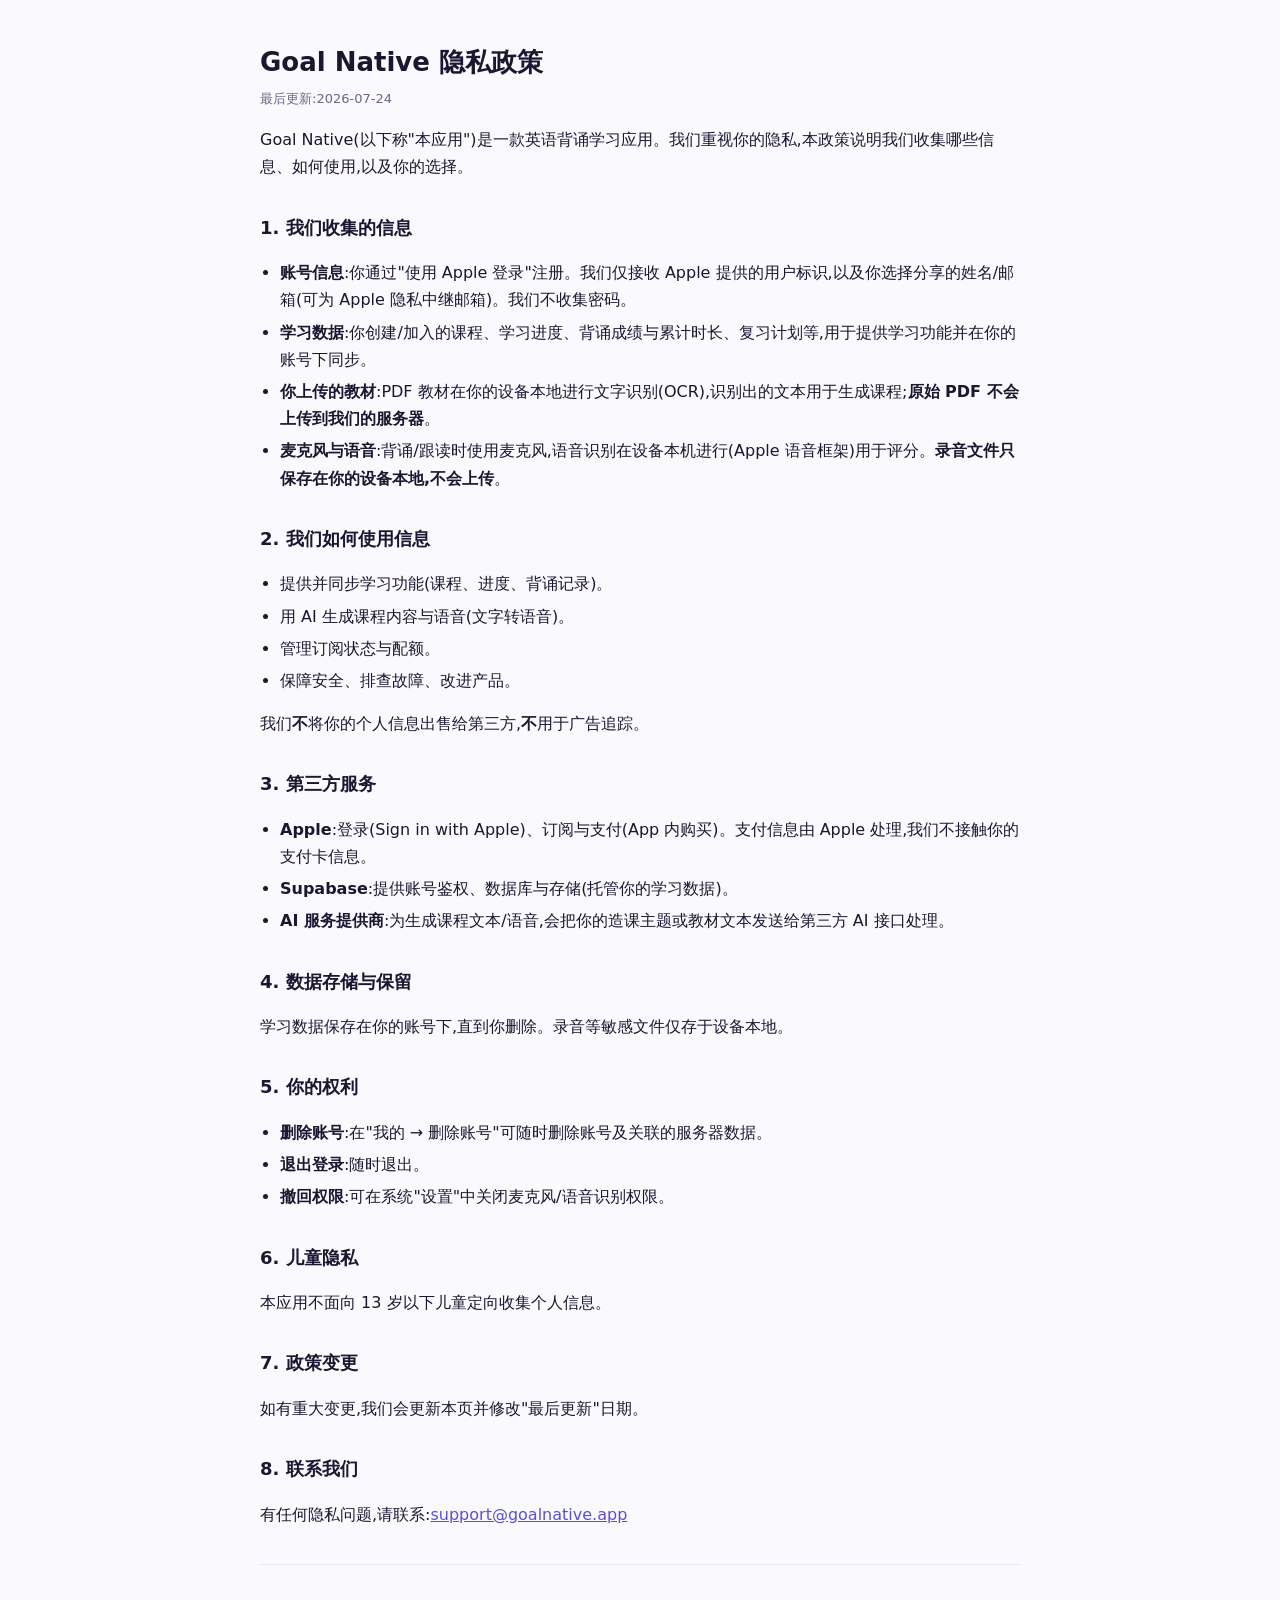
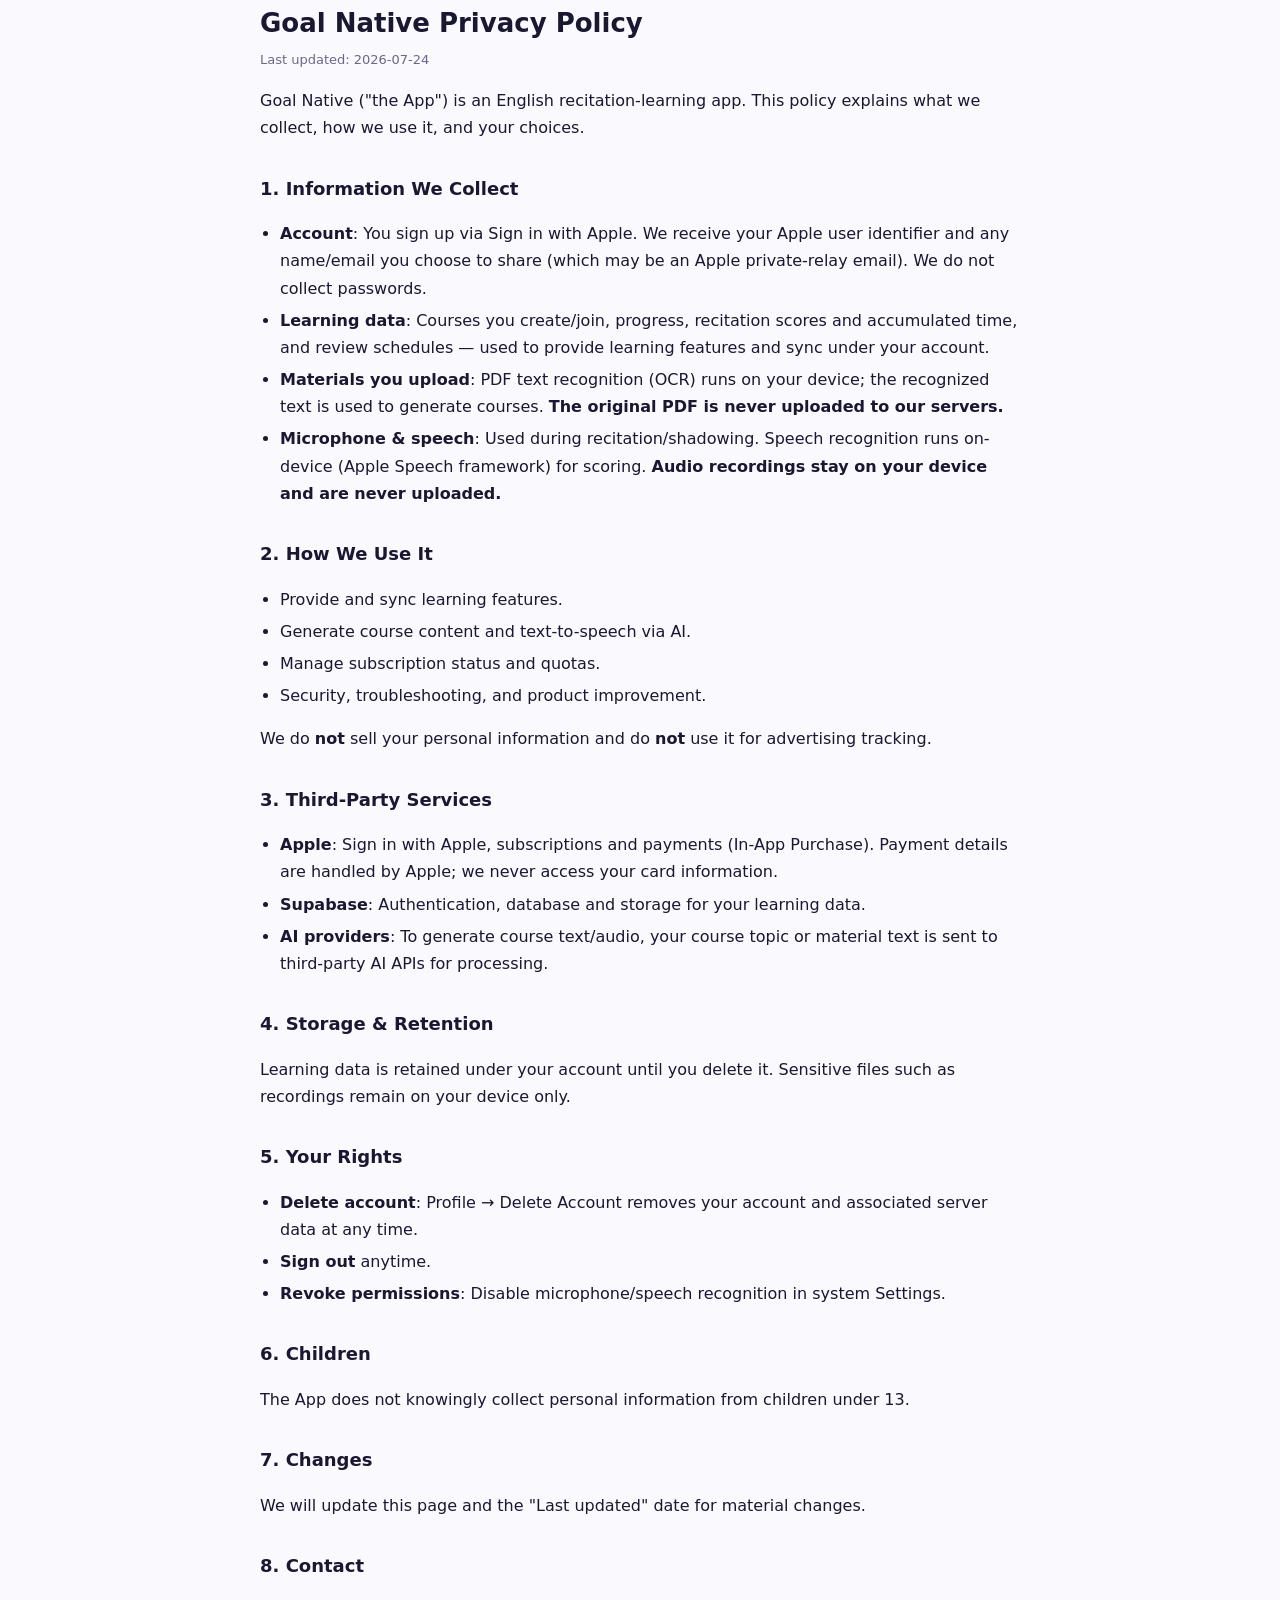
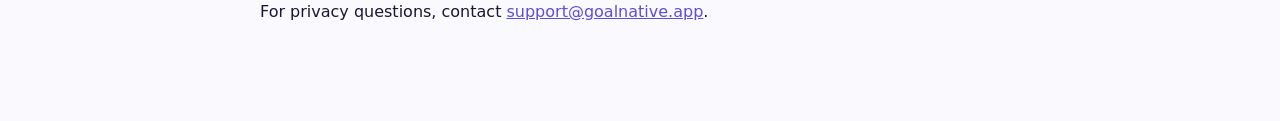
==== privacy.html @ e7d35061 "Add Goal Native privacy policy + support pages privacy.html / support.html / index.html — for App St" ====
<!doctype html>
<html lang="zh-CN">
<head>
<meta charset="utf-8">
<meta name="viewport" content="width=device-width, initial-scale=1">
<title>Goal Native 隐私政策 / Privacy Policy</title>
<style>
  :root{color-scheme:light dark}
  body{margin:0;font-family:-apple-system,system-ui,"PingFang SC","Microsoft YaHei",sans-serif;
    line-height:1.7;color:#1a1730;background:#faf9fe;-webkit-text-size-adjust:100%}
  @media (prefers-color-scheme:dark){body{color:#e8e6f2;background:#141220}}
  .wrap{max-width:760px;margin:0 auto;padding:40px 22px 80px}
  h1{font-size:26px;margin:0 0 4px} h2{font-size:18px;margin:32px 0 8px}
  .sub{color:#6c6786;font-size:13px;margin-bottom:8px}
  hr{border:0;border-top:1px solid #e9e5f4;margin:36px 0}
  @media (prefers-color-scheme:dark){hr{border-top-color:#2a2740}.sub{color:#9a95b5}}
  ul{padding-left:20px} li{margin:5px 0} code{font-size:13px}
  a{color:#5b4fd6}
</style>
</head>
<body><div class="wrap">

<h1>Goal Native 隐私政策</h1>
<div class="sub">最后更新:2026-07-24</div>
<p>Goal Native(以下称"本应用")是一款英语背诵学习应用。我们重视你的隐私,本政策说明我们收集哪些信息、如何使用,以及你的选择。</p>

<h2>1. 我们收集的信息</h2>
<ul>
<li><b>账号信息</b>:你通过"使用 Apple 登录"注册。我们仅接收 Apple 提供的用户标识,以及你选择分享的姓名/邮箱(可为 Apple 隐私中继邮箱)。我们不收集密码。</li>
<li><b>学习数据</b>:你创建/加入的课程、学习进度、背诵成绩与累计时长、复习计划等,用于提供学习功能并在你的账号下同步。</li>
<li><b>你上传的教材</b>:PDF 教材在你的设备本地进行文字识别(OCR),识别出的文本用于生成课程;<b>原始 PDF 不会上传到我们的服务器</b>。</li>
<li><b>麦克风与语音</b>:背诵/跟读时使用麦克风,语音识别在设备本机进行(Apple 语音框架)用于评分。<b>录音文件只保存在你的设备本地,不会上传</b>。</li>
</ul>

<h2>2. 我们如何使用信息</h2>
<ul>
<li>提供并同步学习功能(课程、进度、背诵记录)。</li>
<li>用 AI 生成课程内容与语音(文字转语音)。</li>
<li>管理订阅状态与配额。</li>
<li>保障安全、排查故障、改进产品。</li>
</ul>
<p>我们<b>不</b>将你的个人信息出售给第三方,<b>不</b>用于广告追踪。</p>

<h2>3. 第三方服务</h2>
<ul>
<li><b>Apple</b>:登录(Sign in with Apple)、订阅与支付(App 内购买)。支付信息由 Apple 处理,我们不接触你的支付卡信息。</li>
<li><b>Supabase</b>:提供账号鉴权、数据库与存储(托管你的学习数据)。</li>
<li><b>AI 服务提供商</b>:为生成课程文本/语音,会把你的造课主题或教材文本发送给第三方 AI 接口处理。</li>
</ul>

<h2>4. 数据存储与保留</h2>
<p>学习数据保存在你的账号下,直到你删除。录音等敏感文件仅存于设备本地。</p>

<h2>5. 你的权利</h2>
<ul>
<li><b>删除账号</b>:在"我的 → 删除账号"可随时删除账号及关联的服务器数据。</li>
<li><b>退出登录</b>:随时退出。</li>
<li><b>撤回权限</b>:可在系统"设置"中关闭麦克风/语音识别权限。</li>
</ul>

<h2>6. 儿童隐私</h2>
<p>本应用不面向 13 岁以下儿童定向收集个人信息。</p>

<h2>7. 政策变更</h2>
<p>如有重大变更,我们会更新本页并修改"最后更新"日期。</p>

<h2>8. 联系我们</h2>
<p>有任何隐私问题,请联系:<a href="mailto:support@goalnative.app">support@goalnative.app</a></p>

<hr>

<h1>Goal Native Privacy Policy</h1>
<div class="sub">Last updated: 2026-07-24</div>
<p>Goal Native ("the App") is an English recitation-learning app. This policy explains what we collect, how we use it, and your choices.</p>

<h2>1. Information We Collect</h2>
<ul>
<li><b>Account</b>: You sign up via Sign in with Apple. We receive your Apple user identifier and any name/email you choose to share (which may be an Apple private-relay email). We do not collect passwords.</li>
<li><b>Learning data</b>: Courses you create/join, progress, recitation scores and accumulated time, and review schedules — used to provide learning features and sync under your account.</li>
<li><b>Materials you upload</b>: PDF text recognition (OCR) runs on your device; the recognized text is used to generate courses. <b>The original PDF is never uploaded to our servers.</b></li>
<li><b>Microphone & speech</b>: Used during recitation/shadowing. Speech recognition runs on-device (Apple Speech framework) for scoring. <b>Audio recordings stay on your device and are never uploaded.</b></li>
</ul>

<h2>2. How We Use It</h2>
<ul>
<li>Provide and sync learning features.</li>
<li>Generate course content and text-to-speech via AI.</li>
<li>Manage subscription status and quotas.</li>
<li>Security, troubleshooting, and product improvement.</li>
</ul>
<p>We do <b>not</b> sell your personal information and do <b>not</b> use it for advertising tracking.</p>

<h2>3. Third-Party Services</h2>
<ul>
<li><b>Apple</b>: Sign in with Apple, subscriptions and payments (In-App Purchase). Payment details are handled by Apple; we never access your card information.</li>
<li><b>Supabase</b>: Authentication, database and storage for your learning data.</li>
<li><b>AI providers</b>: To generate course text/audio, your course topic or material text is sent to third-party AI APIs for processing.</li>
</ul>

<h2>4. Storage & Retention</h2>
<p>Learning data is retained under your account until you delete it. Sensitive files such as recordings remain on your device only.</p>

<h2>5. Your Rights</h2>
<ul>
<li><b>Delete account</b>: Profile → Delete Account removes your account and associated server data at any time.</li>
<li><b>Sign out</b> anytime.</li>
<li><b>Revoke permissions</b>: Disable microphone/speech recognition in system Settings.</li>
</ul>

<h2>6. Children</h2>
<p>The App does not knowingly collect personal information from children under 13.</p>

<h2>7. Changes</h2>
<p>We will update this page and the "Last updated" date for material changes.</p>

<h2>8. Contact</h2>
<p>For privacy questions, contact <a href="mailto:support@goalnative.app">support@goalnative.app</a>.</p>

</div></body></html>
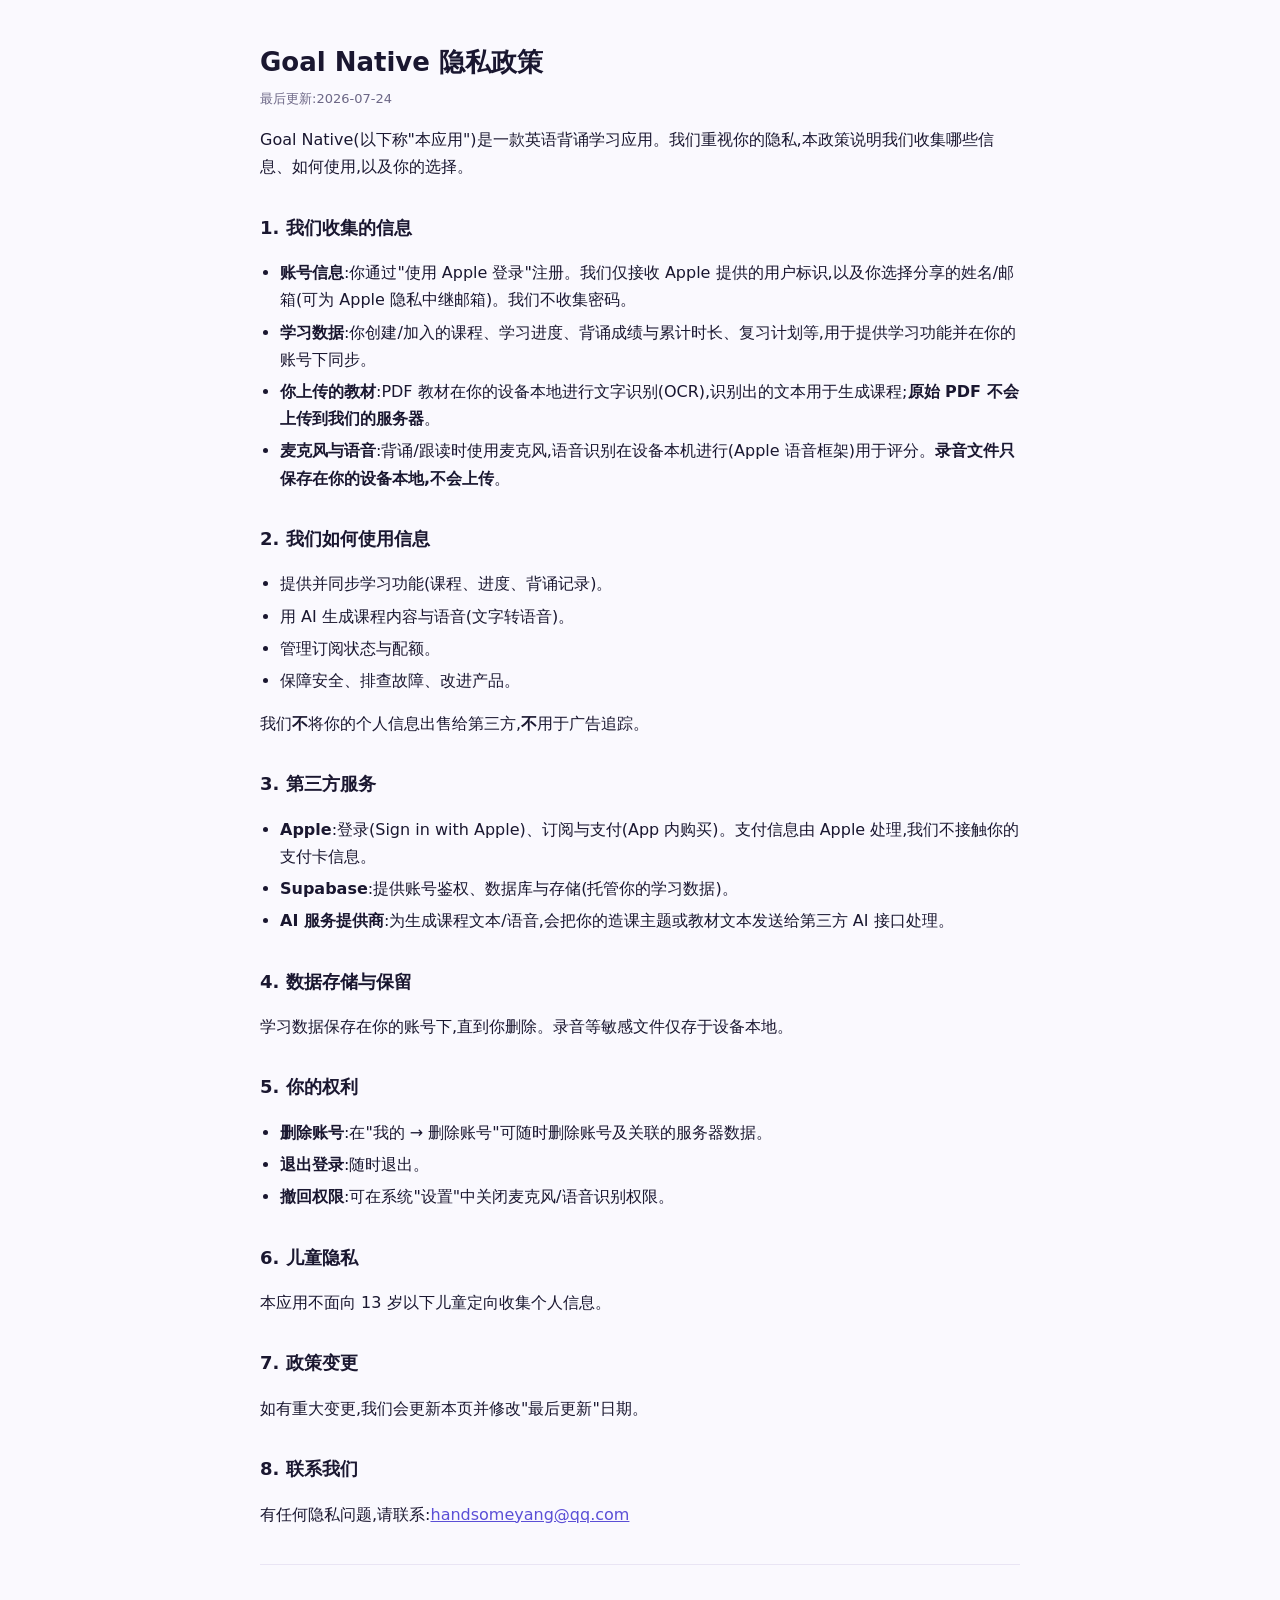
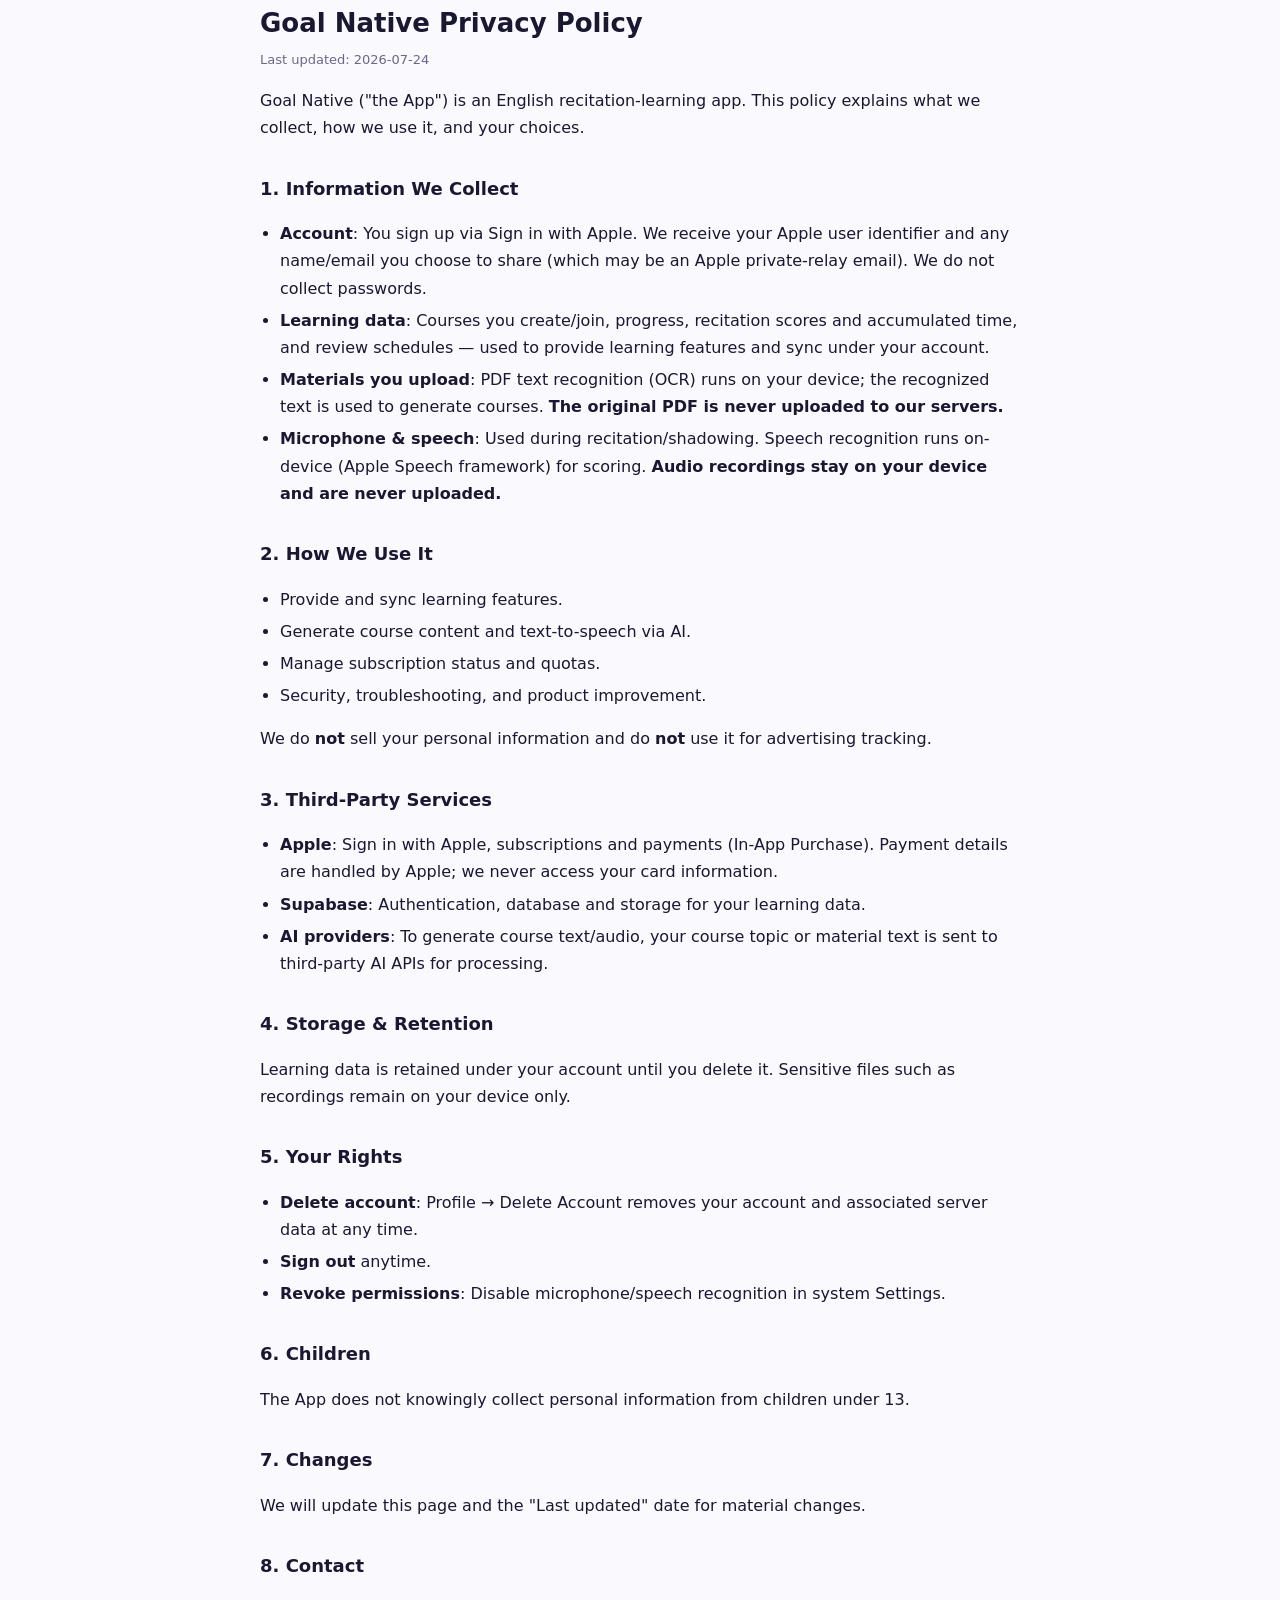
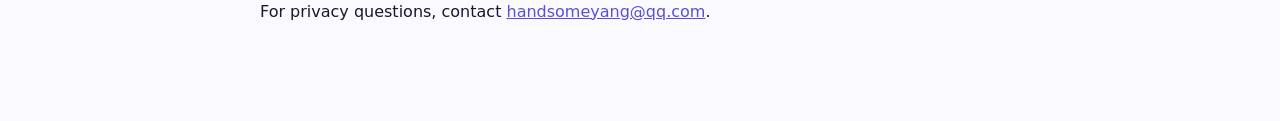
==== commit f1d844a4: "Set contact email to handsomeyang@qq.com Co-Authored-By: Claude Opus 4.8 <noreply@anthropic.com>" ====
--- a/privacy.html
+++ b/privacy.html
@@ -65,7 +65,7 @@
 <p>如有重大变更,我们会更新本页并修改"最后更新"日期。</p>
 
 <h2>8. 联系我们</h2>
-<p>有任何隐私问题,请联系:<a href="mailto:support@goalnative.app">support@goalnative.app</a></p>
+<p>有任何隐私问题,请联系:<a href="mailto:handsomeyang@qq.com">handsomeyang@qq.com</a></p>
 
 <hr>
 
@@ -114,6 +114,6 @@
 <p>We will update this page and the "Last updated" date for material changes.</p>
 
 <h2>8. Contact</h2>
-<p>For privacy questions, contact <a href="mailto:support@goalnative.app">support@goalnative.app</a>.</p>
+<p>For privacy questions, contact <a href="mailto:handsomeyang@qq.com">handsomeyang@qq.com</a>.</p>
 
 </div></body></html>
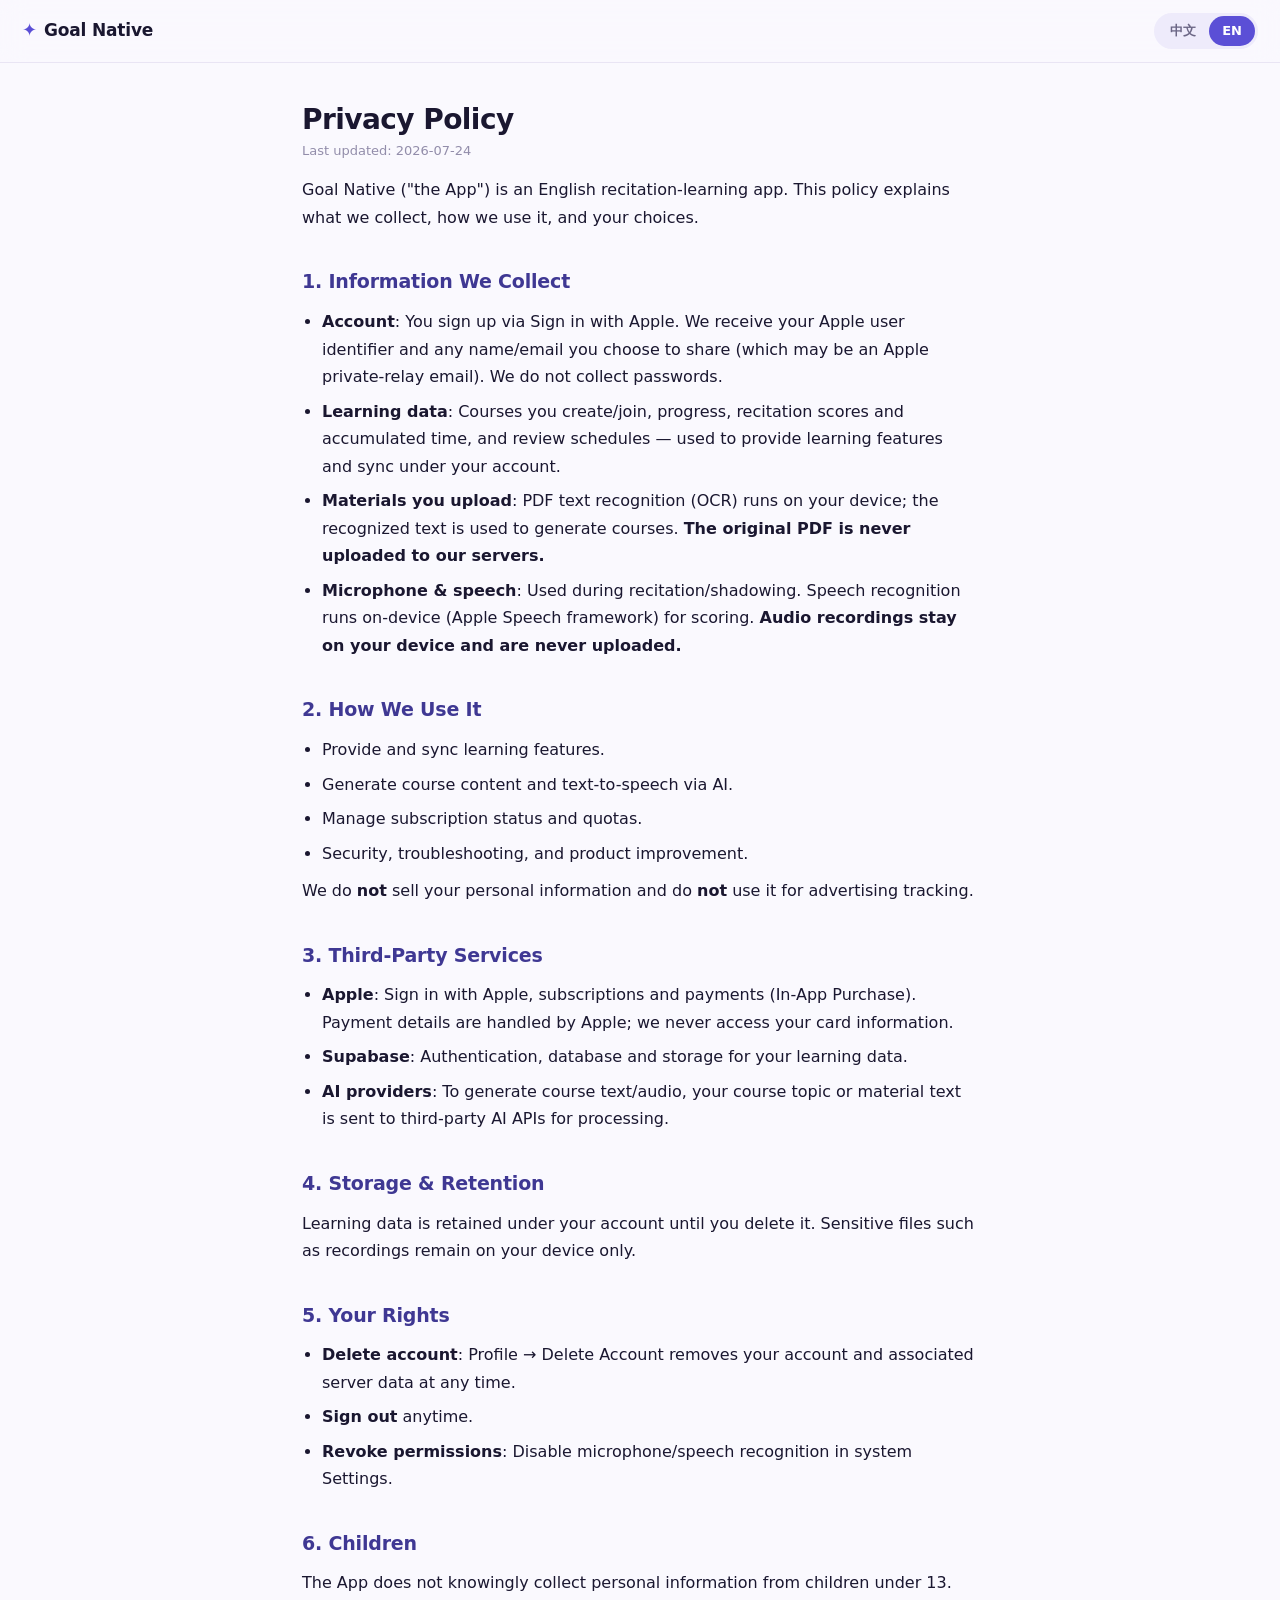
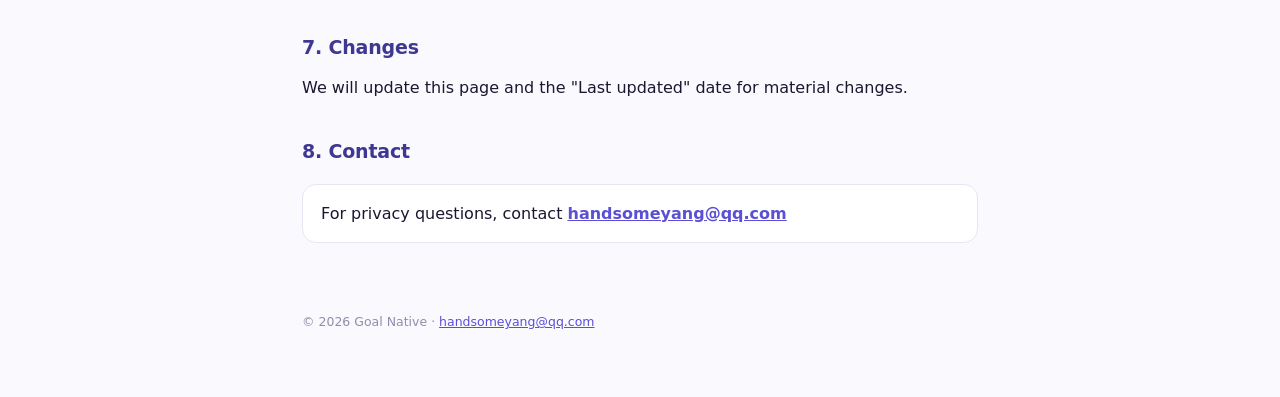
==== commit 3ab2dee5: "Redesign legal site: branded layout + EN/中文 language toggle - shared style.css (Goal Native brand, l" ====
--- a/privacy.html
+++ b/privacy.html
@@ -1,119 +1,121 @@
 <!doctype html>
-<html lang="zh-CN">
+<html lang="en">
 <head>
 <meta charset="utf-8">
 <meta name="viewport" content="width=device-width, initial-scale=1">
-<title>Goal Native 隐私政策 / Privacy Policy</title>
-<style>
-  :root{color-scheme:light dark}
-  body{margin:0;font-family:-apple-system,system-ui,"PingFang SC","Microsoft YaHei",sans-serif;
-    line-height:1.7;color:#1a1730;background:#faf9fe;-webkit-text-size-adjust:100%}
-  @media (prefers-color-scheme:dark){body{color:#e8e6f2;background:#141220}}
-  .wrap{max-width:760px;margin:0 auto;padding:40px 22px 80px}
-  h1{font-size:26px;margin:0 0 4px} h2{font-size:18px;margin:32px 0 8px}
-  .sub{color:#6c6786;font-size:13px;margin-bottom:8px}
-  hr{border:0;border-top:1px solid #e9e5f4;margin:36px 0}
-  @media (prefers-color-scheme:dark){hr{border-top-color:#2a2740}.sub{color:#9a95b5}}
-  ul{padding-left:20px} li{margin:5px 0} code{font-size:13px}
-  a{color:#5b4fd6}
-</style>
+<title>Goal Native · Privacy Policy</title>
+<link rel="stylesheet" href="style.css">
+<script>(function(){var s;try{s=localStorage.getItem('gn_lang');}catch(e){}var l=s||((navigator.language||'').toLowerCase().indexOf('zh')===0?'zh':'en');document.documentElement.className='lang-'+l;})();</script>
 </head>
-<body><div class="wrap">
+<body>
+<header class="nav">
+  <a class="brand" href="index.html"><span class="mark">✦</span> Goal Native</a>
+  <div class="langtoggle"><button data-lang="zh">中文</button><button data-lang="en">EN</button></div>
+</header>
 
-<h1>Goal Native 隐私政策</h1>
-<div class="sub">最后更新:2026-07-24</div>
-<p>Goal Native(以下称"本应用")是一款英语背诵学习应用。我们重视你的隐私,本政策说明我们收集哪些信息、如何使用,以及你的选择。</p>
+<main class="wrap">
+  <!-- 中文 -->
+  <div class="zh">
+    <h1>隐私政策</h1>
+    <div class="sub">最后更新:2026-07-24</div>
+    <p>Goal Native(以下称"本应用")是一款英语背诵学习应用。我们重视你的隐私,本政策说明我们收集哪些信息、如何使用,以及你的选择。</p>
 
-<h2>1. 我们收集的信息</h2>
-<ul>
-<li><b>账号信息</b>:你通过"使用 Apple 登录"注册。我们仅接收 Apple 提供的用户标识,以及你选择分享的姓名/邮箱(可为 Apple 隐私中继邮箱)。我们不收集密码。</li>
-<li><b>学习数据</b>:你创建/加入的课程、学习进度、背诵成绩与累计时长、复习计划等,用于提供学习功能并在你的账号下同步。</li>
-<li><b>你上传的教材</b>:PDF 教材在你的设备本地进行文字识别(OCR),识别出的文本用于生成课程;<b>原始 PDF 不会上传到我们的服务器</b>。</li>
-<li><b>麦克风与语音</b>:背诵/跟读时使用麦克风,语音识别在设备本机进行(Apple 语音框架)用于评分。<b>录音文件只保存在你的设备本地,不会上传</b>。</li>
-</ul>
+    <h2>1. 我们收集的信息</h2>
+    <ul>
+    <li><b>账号信息</b>:你通过"使用 Apple 登录"注册。我们仅接收 Apple 提供的用户标识,以及你选择分享的姓名/邮箱(可为 Apple 隐私中继邮箱)。我们不收集密码。</li>
+    <li><b>学习数据</b>:你创建/加入的课程、学习进度、背诵成绩与累计时长、复习计划等,用于提供学习功能并在你的账号下同步。</li>
+    <li><b>你上传的教材</b>:PDF 教材在你的设备本地进行文字识别(OCR),识别出的文本用于生成课程;<b>原始 PDF 不会上传到我们的服务器</b>。</li>
+    <li><b>麦克风与语音</b>:背诵/跟读时使用麦克风,语音识别在设备本机进行(Apple 语音框架)用于评分。<b>录音文件只保存在你的设备本地,不会上传</b>。</li>
+    </ul>
 
-<h2>2. 我们如何使用信息</h2>
-<ul>
-<li>提供并同步学习功能(课程、进度、背诵记录)。</li>
-<li>用 AI 生成课程内容与语音(文字转语音)。</li>
-<li>管理订阅状态与配额。</li>
-<li>保障安全、排查故障、改进产品。</li>
-</ul>
-<p>我们<b>不</b>将你的个人信息出售给第三方,<b>不</b>用于广告追踪。</p>
+    <h2>2. 我们如何使用信息</h2>
+    <ul>
+    <li>提供并同步学习功能(课程、进度、背诵记录)。</li>
+    <li>用 AI 生成课程内容与语音(文字转语音)。</li>
+    <li>管理订阅状态与配额。</li>
+    <li>保障安全、排查故障、改进产品。</li>
+    </ul>
+    <p>我们<b>不</b>将你的个人信息出售给第三方,<b>不</b>用于广告追踪。</p>
 
-<h2>3. 第三方服务</h2>
-<ul>
-<li><b>Apple</b>:登录(Sign in with Apple)、订阅与支付(App 内购买)。支付信息由 Apple 处理,我们不接触你的支付卡信息。</li>
-<li><b>Supabase</b>:提供账号鉴权、数据库与存储(托管你的学习数据)。</li>
-<li><b>AI 服务提供商</b>:为生成课程文本/语音,会把你的造课主题或教材文本发送给第三方 AI 接口处理。</li>
-</ul>
+    <h2>3. 第三方服务</h2>
+    <ul>
+    <li><b>Apple</b>:登录(Sign in with Apple)、订阅与支付(App 内购买)。支付信息由 Apple 处理,我们不接触你的支付卡信息。</li>
+    <li><b>Supabase</b>:提供账号鉴权、数据库与存储(托管你的学习数据)。</li>
+    <li><b>AI 服务提供商</b>:为生成课程文本/语音,会把你的造课主题或教材文本发送给第三方 AI 接口处理。</li>
+    </ul>
 
-<h2>4. 数据存储与保留</h2>
-<p>学习数据保存在你的账号下,直到你删除。录音等敏感文件仅存于设备本地。</p>
+    <h2>4. 数据存储与保留</h2>
+    <p>学习数据保存在你的账号下,直到你删除。录音等敏感文件仅存于设备本地。</p>
 
-<h2>5. 你的权利</h2>
-<ul>
-<li><b>删除账号</b>:在"我的 → 删除账号"可随时删除账号及关联的服务器数据。</li>
-<li><b>退出登录</b>:随时退出。</li>
-<li><b>撤回权限</b>:可在系统"设置"中关闭麦克风/语音识别权限。</li>
-</ul>
+    <h2>5. 你的权利</h2>
+    <ul>
+    <li><b>删除账号</b>:在"我的 → 删除账号"可随时删除账号及关联的服务器数据。</li>
+    <li><b>退出登录</b>:随时退出。</li>
+    <li><b>撤回权限</b>:可在系统"设置"中关闭麦克风/语音识别权限。</li>
+    </ul>
 
-<h2>6. 儿童隐私</h2>
-<p>本应用不面向 13 岁以下儿童定向收集个人信息。</p>
+    <h2>6. 儿童隐私</h2>
+    <p>本应用不面向 13 岁以下儿童定向收集个人信息。</p>
 
-<h2>7. 政策变更</h2>
-<p>如有重大变更,我们会更新本页并修改"最后更新"日期。</p>
+    <h2>7. 政策变更</h2>
+    <p>如有重大变更,我们会更新本页并修改"最后更新"日期。</p>
 
-<h2>8. 联系我们</h2>
-<p>有任何隐私问题,请联系:<a href="mailto:handsomeyang@qq.com">handsomeyang@qq.com</a></p>
+    <h2>8. 联系我们</h2>
+    <div class="card">有任何隐私问题,请联系:<a href="mailto:handsomeyang@qq.com">handsomeyang@qq.com</a></div>
+  </div>
 
-<hr>
+  <!-- English -->
+  <div class="en">
+    <h1>Privacy Policy</h1>
+    <div class="sub">Last updated: 2026-07-24</div>
+    <p>Goal Native ("the App") is an English recitation-learning app. This policy explains what we collect, how we use it, and your choices.</p>
 
-<h1>Goal Native Privacy Policy</h1>
-<div class="sub">Last updated: 2026-07-24</div>
-<p>Goal Native ("the App") is an English recitation-learning app. This policy explains what we collect, how we use it, and your choices.</p>
+    <h2>1. Information We Collect</h2>
+    <ul>
+    <li><b>Account</b>: You sign up via Sign in with Apple. We receive your Apple user identifier and any name/email you choose to share (which may be an Apple private-relay email). We do not collect passwords.</li>
+    <li><b>Learning data</b>: Courses you create/join, progress, recitation scores and accumulated time, and review schedules — used to provide learning features and sync under your account.</li>
+    <li><b>Materials you upload</b>: PDF text recognition (OCR) runs on your device; the recognized text is used to generate courses. <b>The original PDF is never uploaded to our servers.</b></li>
+    <li><b>Microphone &amp; speech</b>: Used during recitation/shadowing. Speech recognition runs on-device (Apple Speech framework) for scoring. <b>Audio recordings stay on your device and are never uploaded.</b></li>
+    </ul>
 
-<h2>1. Information We Collect</h2>
-<ul>
-<li><b>Account</b>: You sign up via Sign in with Apple. We receive your Apple user identifier and any name/email you choose to share (which may be an Apple private-relay email). We do not collect passwords.</li>
-<li><b>Learning data</b>: Courses you create/join, progress, recitation scores and accumulated time, and review schedules — used to provide learning features and sync under your account.</li>
-<li><b>Materials you upload</b>: PDF text recognition (OCR) runs on your device; the recognized text is used to generate courses. <b>The original PDF is never uploaded to our servers.</b></li>
-<li><b>Microphone & speech</b>: Used during recitation/shadowing. Speech recognition runs on-device (Apple Speech framework) for scoring. <b>Audio recordings stay on your device and are never uploaded.</b></li>
-</ul>
+    <h2>2. How We Use It</h2>
+    <ul>
+    <li>Provide and sync learning features.</li>
+    <li>Generate course content and text-to-speech via AI.</li>
+    <li>Manage subscription status and quotas.</li>
+    <li>Security, troubleshooting, and product improvement.</li>
+    </ul>
+    <p>We do <b>not</b> sell your personal information and do <b>not</b> use it for advertising tracking.</p>
 
-<h2>2. How We Use It</h2>
-<ul>
-<li>Provide and sync learning features.</li>
-<li>Generate course content and text-to-speech via AI.</li>
-<li>Manage subscription status and quotas.</li>
-<li>Security, troubleshooting, and product improvement.</li>
-</ul>
-<p>We do <b>not</b> sell your personal information and do <b>not</b> use it for advertising tracking.</p>
+    <h2>3. Third-Party Services</h2>
+    <ul>
+    <li><b>Apple</b>: Sign in with Apple, subscriptions and payments (In-App Purchase). Payment details are handled by Apple; we never access your card information.</li>
+    <li><b>Supabase</b>: Authentication, database and storage for your learning data.</li>
+    <li><b>AI providers</b>: To generate course text/audio, your course topic or material text is sent to third-party AI APIs for processing.</li>
+    </ul>
 
-<h2>3. Third-Party Services</h2>
-<ul>
-<li><b>Apple</b>: Sign in with Apple, subscriptions and payments (In-App Purchase). Payment details are handled by Apple; we never access your card information.</li>
-<li><b>Supabase</b>: Authentication, database and storage for your learning data.</li>
-<li><b>AI providers</b>: To generate course text/audio, your course topic or material text is sent to third-party AI APIs for processing.</li>
-</ul>
+    <h2>4. Storage &amp; Retention</h2>
+    <p>Learning data is retained under your account until you delete it. Sensitive files such as recordings remain on your device only.</p>
 
-<h2>4. Storage & Retention</h2>
-<p>Learning data is retained under your account until you delete it. Sensitive files such as recordings remain on your device only.</p>
+    <h2>5. Your Rights</h2>
+    <ul>
+    <li><b>Delete account</b>: Profile → Delete Account removes your account and associated server data at any time.</li>
+    <li><b>Sign out</b> anytime.</li>
+    <li><b>Revoke permissions</b>: Disable microphone/speech recognition in system Settings.</li>
+    </ul>
 
-<h2>5. Your Rights</h2>
-<ul>
-<li><b>Delete account</b>: Profile → Delete Account removes your account and associated server data at any time.</li>
-<li><b>Sign out</b> anytime.</li>
-<li><b>Revoke permissions</b>: Disable microphone/speech recognition in system Settings.</li>
-</ul>
+    <h2>6. Children</h2>
+    <p>The App does not knowingly collect personal information from children under 13.</p>
 
-<h2>6. Children</h2>
-<p>The App does not knowingly collect personal information from children under 13.</p>
+    <h2>7. Changes</h2>
+    <p>We will update this page and the "Last updated" date for material changes.</p>
 
-<h2>7. Changes</h2>
-<p>We will update this page and the "Last updated" date for material changes.</p>
+    <h2>8. Contact</h2>
+    <div class="card">For privacy questions, contact <a href="mailto:handsomeyang@qq.com">handsomeyang@qq.com</a></div>
+  </div>
+</main>
 
-<h2>8. Contact</h2>
-<p>For privacy questions, contact <a href="mailto:handsomeyang@qq.com">handsomeyang@qq.com</a>.</p>
-
-</div></body></html>+<footer>© 2026 Goal Native · <a href="mailto:handsomeyang@qq.com">handsomeyang@qq.com</a></footer>
+<script src="lang.js"></script>
+</body>
+</html>
--- a/style.css
+++ b/style.css
@@ -0,0 +1,57 @@
+:root{
+  --primary:#5B4FD6; --primary-deep:#3F3893; --tint:#EEEBFB;
+  --ink:#1A1730; --sub:#6C6786; --faint:#928DAA;
+  --bg:#FAF9FE; --card:#FFFFFF; --border:#E9E5F4; --accent:#FF6B4A;
+  color-scheme: light dark;
+}
+@media (prefers-color-scheme:dark){
+  :root{--ink:#ECEAF6; --sub:#A79FCB; --faint:#7C769A; --bg:#131022; --card:#1C1930; --border:#2A2740; --tint:#241E44; --primary-deep:#B9B1FF;}
+}
+*{box-sizing:border-box}
+html{scroll-behavior:smooth}
+html.lang-en .zh{display:none}
+html.lang-zh .en{display:none}
+body{margin:0;background:var(--bg);color:var(--ink);
+  font-family:-apple-system,system-ui,"SF Pro Text","PingFang SC","Microsoft YaHei",sans-serif;
+  line-height:1.72;-webkit-font-smoothing:antialiased;}
+a{color:var(--primary)}
+
+/* nav */
+.nav{position:sticky;top:0;z-index:10;display:flex;align-items:center;justify-content:space-between;
+  padding:13px 22px;border-bottom:1px solid var(--border);
+  background:color-mix(in srgb, var(--bg) 86%, transparent);
+  -webkit-backdrop-filter:blur(12px); backdrop-filter:blur(12px);}
+.brand{font-weight:800;font-size:17px;color:var(--ink);text-decoration:none;letter-spacing:-.01em;display:inline-flex;align-items:center;gap:7px}
+.brand .mark{color:var(--primary);font-size:18px}
+.langtoggle{display:inline-flex;background:var(--tint);border-radius:999px;padding:3px}
+.langtoggle button{border:0;background:transparent;color:var(--sub);font:inherit;font-size:13px;font-weight:700;
+  padding:5px 13px;border-radius:999px;cursor:pointer;line-height:1.5;transition:.12s}
+.langtoggle button.active{background:var(--primary);color:#fff}
+
+/* layout */
+.wrap{max-width:720px;margin:0 auto;padding:40px 22px 30px}
+h1{font-size:28px;margin:0 0 4px;letter-spacing:-.02em;line-height:1.2}
+h2{font-size:19px;margin:34px 0 8px;color:var(--primary-deep);letter-spacing:-.01em}
+.sub{color:var(--faint);font-size:13px;margin:0 0 14px}
+p{margin:10px 0}
+ul{padding-left:20px;margin:10px 0} li{margin:7px 0}
+strong,b{font-weight:700}
+.rule{height:1px;background:var(--border);border:0;margin:38px 0}
+.card{background:var(--card);border:1px solid var(--border);border-radius:14px;padding:15px 18px;margin:16px 0}
+.card a{font-weight:700}
+footer{max-width:720px;margin:0 auto;padding:22px 22px 64px;color:var(--faint);font-size:12.5px}
+
+/* hero (index) */
+.hero{text-align:center;padding:64px 0 20px}
+.hero .logo{width:76px;height:76px;border-radius:20px;margin:0 auto 20px;display:flex;align-items:center;justify-content:center;
+  font-size:38px;color:#fff;background:linear-gradient(135deg,#6157C4,#3C3489);box-shadow:0 14px 34px rgba(91,79,214,.35)}
+.hero h1{font-size:clamp(30px,7vw,42px)}
+.hero .tag{color:var(--sub);font-size:16px;margin-top:10px}
+.linkrow{display:flex;flex-wrap:wrap;gap:14px;justify-content:center;margin-top:34px}
+.bigbtn{display:block;text-decoration:none;background:var(--card);border:1px solid var(--border);border-radius:16px;
+  padding:18px 24px;min-width:210px;color:var(--ink);transition:.15s}
+.bigbtn:hover{border-color:var(--primary);transform:translateY(-2px);box-shadow:0 10px 26px rgba(91,79,214,.12)}
+.bigbtn .t{font-weight:750;font-size:16px}
+.bigbtn .d{color:var(--sub);font-size:13px;margin-top:3px}
+
+@media (max-width:520px){ .wrap{padding:28px 18px} .bigbtn{min-width:0;flex:1} }
